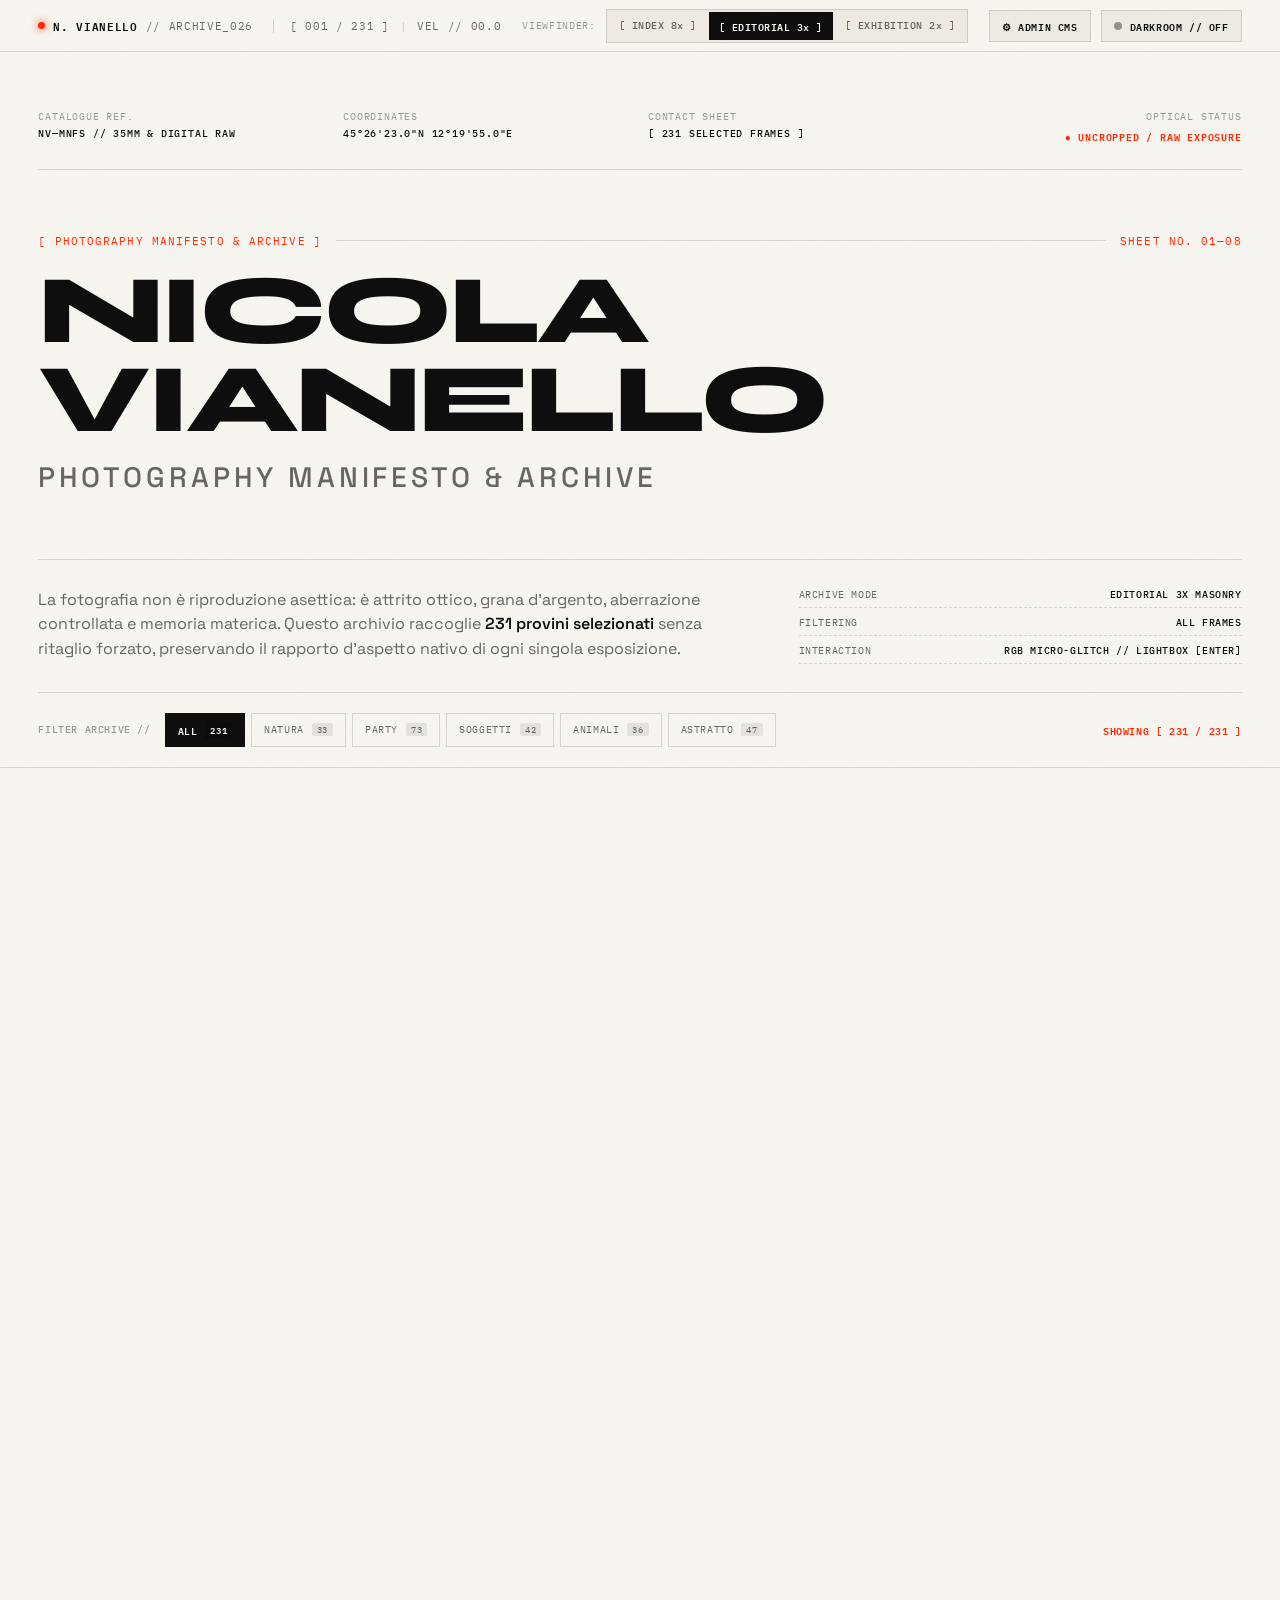
==== index.html @ dd0f67ae "Initial commit: Portfolio Fotografico & Darkroom Contact-Sheet CMS" ====
<!DOCTYPE html>
<html lang="it" data-theme="gallery">
<head>
  <meta charset="UTF-8" />
  <meta name="viewport" content="width=device-width, initial-scale=1.0" />
  <title>NICOLA VIANELLO — PHOTOGRAPHY MANIFESTO &amp; ARCHIVE</title>
  <meta name="description" content="Nicola Vianello — Photography Manifesto & Contact-Sheet Archive. Raw, analog, tactile visual archive." />

  <!-- Google Fonts: Syne (Display) + Space Grotesk + IBM Plex Mono (Surgical Technical Typography) -->
  <link rel="preconnect" href="https://fonts.googleapis.com" />
  <link rel="preconnect" href="https://fonts.gstatic.com" crossorigin />
  <link href="https://fonts.googleapis.com/css2?family=IBM+Plex+Mono:ital,wght@0,400;0,500;0,600;1,400&family=Space+Grotesk:wght@400;500;700&family=Syne:wght@700;800&display=swap" rel="stylesheet" />

  <link rel="stylesheet" href="style.css" />
</head>
<body>

  <!-- =========================================================================
       SVG FILTERS:
       1. #rgb-split-filter — Chromatic Aberration / RGB Split micro-pulse on hover
       2. #film-grain-filter — Animated Darkroom SVG noise overlay
  ========================================================================== -->
  <svg class="svg-defs" aria-hidden="true" width="0" height="0" style="position:absolute; width:0; height:0; overflow:hidden; pointer-events:none;">
    <defs>
      <!-- Chromatic Aberration / RGB Split Filter -->
      <filter id="rgb-split-filter" x="-10%" y="-10%" width="120%" height="120%" color-interpolation-filters="sRGB">
        <!-- Extract Red Channel -->
        <feColorMatrix type="matrix" in="SourceGraphic" result="red-ch"
          values="1 0 0 0 0
                  0 0 0 0 0
                  0 0 0 0 0
                  0 0 0 1 0" />
        <!-- Extract Green Channel -->
        <feColorMatrix type="matrix" in="SourceGraphic" result="green-ch"
          values="0 0 0 0 0
                  0 1 0 0 0
                  0 0 0 0 0
                  0 0 0 1 0" />
        <!-- Extract Blue Channel -->
        <feColorMatrix type="matrix" in="SourceGraphic" result="blue-ch"
          values="0 0 0 0 0
                  0 0 0 0 0
                  0 0 1 0 0
                  0 0 0 1 0" />

        <!-- Dynamic Offsets controlled via JS / CSS animation on hover -->
        <feOffset in="red-ch" dx="-5" dy="1.5" result="red-shift" id="rgb-red-offset" />
        <feOffset in="green-ch" dx="0" dy="-1" result="green-shift" id="rgb-green-offset" />
        <feOffset in="blue-ch" dx="5" dy="-1.5" result="blue-shift" id="rgb-blue-offset" />

        <!-- Recombine Channels via Screen Blend -->
        <feBlend mode="screen" in="red-shift" in2="green-shift" result="rg-blend" />
        <feBlend mode="screen" in="rg-blend" in2="blue-shift" result="rgb-out" />
      </filter>

      <!-- Subtle Analog Film Grain Filter for Darkroom Mode -->
      <filter id="film-grain-filter">
        <feTurbulence type="fractalNoise" baseFrequency="0.82" numOctaves="3" stitchTiles="stitch" result="noise" />
        <feColorMatrix type="saturate" values="0" in="noise" result="mono-noise" />
      </filter>
    </defs>
  </svg>

  <!-- Animated Film Grain Overlay (Active in Darkroom Mode, opacity: 0.035, pointer-events: none) -->
  <div class="film-grain-overlay" aria-hidden="true">
    <svg width="100%" height="100%">
      <rect width="100%" height="100%" filter="url(#film-grain-filter)" />
    </svg>
  </div>

  <!-- =========================================================================
       FIXED VIEWFINDER HUD / NAVIGATION BAR
  ========================================================================== -->
  <header class="hud-navbar" id="hud-navbar">
    <div class="hud-navbar__left">
      <a href="#top" class="hud-brand" id="nav-brand-top">
        <span class="hud-rec-dot" aria-hidden="true"></span>
        <span class="hud-brand__name">N. VIANELLO</span>
        <span class="hud-brand__code">// ARCHIVE_026</span>
      </a>
      <div class="hud-telemetry">
        <span id="hud-scroll-counter">[ 001 / 188 ]</span>
        <span class="hud-divider">|</span>
        <span id="hud-velocity">VEL // 00.0</span>
      </div>
    </div>

    <!-- DENSITY SLIDER (3 Viste in 1 con GSAP Flip) -->
    <nav class="hud-density" aria-label="Selettore densità griglia">
      <span class="hud-density__label">VIEWFINDER:</span>
      <div class="hud-density__group" role="group">
        <button type="button" class="density-btn" data-density="index" title="Vista Provino a Contatto (6-8 colonne)">
          [ INDEX 8x ]
        </button>
        <button type="button" class="density-btn is-active" data-density="editorial" title="Default Masonry Editoriale (3-4 colonne)">
          [ EDITORIAL 3x ]
        </button>
        <button type="button" class="density-btn" data-density="exhibition" title="Vista Monumentale da Galleria (1-2 colonne)">
          [ EXHIBITION 2x ]
        </button>
      </div>
    </nav>

    <!-- DARKROOM / GALLERY MODE SWITCH -->
    <div class="hud-navbar__right" style="display:flex; align-items:center; gap:10px;">
      <a href="admin.html" class="darkroom-switch" title="Apri Darkroom Admin CMS" style="text-decoration:none;">
        <span class="darkroom-switch__text">⚙ ADMIN CMS</span>
      </a>
      <button type="button" class="darkroom-switch" id="darkroom-toggle" aria-pressed="false" title="Commuta tra Gallery Paper e Darkroom Mode">
        <span class="darkroom-switch__indicator"></span>
        <span class="darkroom-switch__text" id="darkroom-toggle-label">DARKROOM // OFF</span>
      </button>
    </div>
  </header>

  <!-- =========================================================================
       MAIN CONTENT WRAPPER
  ========================================================================== -->
  <main id="top" class="manifesto-main">

    <!-- HERO / HEADER MANIFESTO -->
    <section class="manifesto-hero">
      <div class="manifesto-hero__meta-row">
        <div class="meta-cell">
          <span class="meta-label">CATALOGUE REF.</span>
          <span class="meta-val">NV—MNFS // 35MM &amp; DIGITAL RAW</span>
        </div>
        <div class="meta-cell">
          <span class="meta-label">COORDINATES</span>
          <span class="meta-val">45°26'23.0"N 12°19'55.0"E</span>
        </div>
        <div class="meta-cell">
          <span class="meta-label">CONTACT SHEET</span>
          <span class="meta-val" id="hero-total-count">[ 188 SELECTED FRAMES ]</span>
        </div>
        <div class="meta-cell meta-cell--right">
          <span class="meta-label">OPTICAL STATUS</span>
          <span class="meta-val meta-val--accent">● UNCROPPED / RAW EXPOSURE</span>
        </div>
      </div>

      <div class="manifesto-hero__title-block">
        <p class="manifesto-kicker">
          <span>[ PHOTOGRAPHY MANIFESTO &amp; ARCHIVE ]</span>
          <span class="manifesto-kicker__line"></span>
          <span>SHEET NO. 01—08</span>
        </p>
        <h1 class="manifesto-title">
          <span class="manifesto-title__row">NICOLA VIANELLO</span>
          <span class="manifesto-title__sub">PHOTOGRAPHY MANIFESTO &amp; ARCHIVE</span>
        </h1>
      </div>

      <div class="manifesto-hero__editorial">
        <div class="editorial-statement">
          <p class="editorial-lead">
            La fotografia non è riproduzione asettica: è attrito ottico, grana d’argento, aberrazione controllata e memoria materica. Questo archivio raccoglie <strong><span id="editorial-count-inline">188</span> provini selezionati</strong> senza ritaglio forzato, preservando il rapporto d’aspetto nativo di ogni singola esposizione.
          </p>
        </div>
        <div class="editorial-specs">
          <div class="spec-row">
            <span>ARCHIVE MODE</span>
            <span id="spec-active-density">EDITORIAL 3X MASONRY</span>
          </div>
          <div class="spec-row">
            <span>FILTERING</span>
            <span id="spec-active-category">ALL FRAMES</span>
          </div>
          <div class="spec-row">
            <span>INTERACTION</span>
            <span>RGB MICRO-GLITCH // LIGHTBOX [ENTER]</span>
          </div>
        </div>
      </div>

      <!-- STICKY / TACTILE FILTER BAR (CATEGORIES) -->
      <div class="filter-bar" id="filter-bar">
        <div class="filter-bar__label">
          <span>FILTER ARCHIVE //</span>
        </div>
        <div class="filter-bar__buttons" id="category-filters" role="tablist" aria-label="Filtra fotografie per categoria">
          <button type="button" class="filter-chip is-active" data-category="ALL" role="tab" aria-selected="true">
            <span class="filter-chip__name">ALL</span>
            <span class="filter-chip__count" data-count-for="ALL">231</span>
          </button>
          <button type="button" class="filter-chip" data-category="NATURA" role="tab" aria-selected="false">
            <span class="filter-chip__name">NATURA</span>
            <span class="filter-chip__count" data-count-for="NATURA">0</span>
          </button>
          <button type="button" class="filter-chip" data-category="PARTY" role="tab" aria-selected="false">
            <span class="filter-chip__name">PARTY</span>
            <span class="filter-chip__count" data-count-for="PARTY">0</span>
          </button>
          <button type="button" class="filter-chip" data-category="SOGGETTI" role="tab" aria-selected="false">
            <span class="filter-chip__name">SOGGETTI</span>
            <span class="filter-chip__count" data-count-for="SOGGETTI">0</span>
          </button>
          <button type="button" class="filter-chip" data-category="ANIMALI" role="tab" aria-selected="false">
            <span class="filter-chip__name">ANIMALI</span>
            <span class="filter-chip__count" data-count-for="ANIMALI">0</span>
          </button>
          <button type="button" class="filter-chip" data-category="ASTRATTO" role="tab" aria-selected="false">
            <span class="filter-chip__name">ASTRATTO</span>
            <span class="filter-chip__count" data-count-for="ASTRATTO">0</span>
          </button>
        </div>
        <div class="filter-bar__status">
          <span id="filter-showing-status">SHOWING [ 188 / 188 ]</span>
        </div>
      </div>
    </section>

    <!-- =========================================================================
         ASYMMETRIC MASONRY GALLERY SECTION (188 REAL PHOTOS)
    ========================================================================== -->
    <section class="gallery-section" aria-label="Archivio Fotografico">
      <div class="masonry-stage" id="masonry-stage" data-density="editorial">
        <!-- Dynamically populated by app.js from window.PHOTOS_MANIFEST -->
      </div>
    </section>

  </main>

  <!-- =========================================================================
       FOOTER / TECHNICAL COLOPHON + MAGNETIC BACK TO TOP [000]
  ========================================================================== -->
  <footer class="manifesto-footer">
    <div class="footer-grid">
      <div class="footer-col footer-col--brand">
        <div class="footer-stamp">END OF CONTACT SHEET // ROLL_01—188</div>
        <h2 class="footer-title">NICOLA VIANELLO</h2>
        <p class="footer-sub">PHOTOGRAPHY MANIFESTO &amp; VISUAL ARCHIVE — ALL RIGHTS RESERVED.</p>
      </div>

      <div class="footer-col footer-col--specs">
        <div class="footer-spec-item">
          <span class="footer-spec-label">COLOR PROFILE</span>
          <span class="footer-spec-val">COTTON PAPER #F6F5F0 // DARKROOM #0A0A0A</span>
        </div>
        <div class="footer-spec-item">
          <span class="footer-spec-label">SAFELIGHT SIGNAL</span>
          <span class="footer-spec-val">FILM RED #FF2A00 // ACID AMBER #E5FF00</span>
        </div>
        <div class="footer-spec-item">
          <span class="footer-spec-label">ENGINE</span>
          <span class="footer-spec-val">ZERO-CLS MASONRY / GSAP FLIP / LENIS SMOOTH INERTIA</span>
        </div>
      </div>

      <div class="footer-col footer-col--action">
        <button type="button" class="magnetic-top-btn" id="back-to-top-btn" aria-label="Torna in cima al manifesto">
          <span class="magnetic-top-btn__inner" id="magnetic-top-inner">
            <span class="magnetic-top-btn__arrow">↑</span>
            <span class="magnetic-top-btn__text">BACK TO TOP [000]</span>
          </span>
        </button>
      </div>
    </div>

    <div class="footer-bottom-bar">
      <span>[ SYSTEM READY // NO PLACEHOLDERS // 100% ORIGINAL FRAMES ]</span>
      <span id="footer-timestamp">ARCHIVE VERIFIED // 2026</span>
    </div>
  </footer>

  <!-- =========================================================================
       LIGHTBOX "TAVOLO LUMINOSO" (HIGH-RES INSPECTOR + FILMSTRIP + LOUPE ZOOM)
  ========================================================================== -->
  <div class="lightbox" id="lightbox" role="dialog" aria-modal="true" aria-hidden="true" aria-label="Tavolo Luminoso High-Res Inspector">
    <div class="lightbox__backdrop" id="lightbox-backdrop"></div>

    <!-- Top Lightbox HUD -->
    <header class="lightbox__header">
      <div class="lightbox__meta-left">
        <span class="lightbox__counter" id="lb-counter">[ 001 / 231 ]</span>
        <span class="lightbox__frame-code" id="lb-frame-code">FRM // 001</span>
        <span class="lightbox__category-badge" id="lb-category">SOGGETTI</span>
      </div>

      <div class="lightbox__meta-center" id="lb-tech-specs">
        <span id="lb-filename">DSCF1249.JPG</span>
        <span class="hud-divider">//</span>
        <span id="lb-dimensions">4240 × 2832 PX</span>
        <span class="hud-divider">//</span>
        <span id="lb-exif">35MM F/1.4 · 1/500s · ISO 1600</span>
      </div>

      <div class="lightbox__controls">
        <button type="button" class="lb-btn" id="lb-zoom-btn" title="Zoom nel dettaglio della grana (Z o Doppio Click)">
          <span id="lb-zoom-label">[ LOUPE 1.0x ]</span>
        </button>
        <button type="button" class="lb-btn lb-btn--close" id="lb-close-btn" title="Chiudi Tavolo Luminoso (ESC)">
          [ CLOSE // ESC ]
        </button>
      </div>
    </header>

    <!-- Main Stage with Prev / Next and Loupe Pan/Zoom -->
    <div class="lightbox__stage" id="lb-stage">
      <button type="button" class="lb-nav lb-nav--prev" id="lb-prev-btn" aria-label="Fotogramma precedente (Freccia Sinistra)">
        <span>← PREV</span>
      </button>

      <div class="lightbox__viewport" id="lb-viewport">
        <div class="lightbox__canvas" id="lb-canvas">
          <img src="" alt="" class="lightbox__img" id="lb-img" draggable="false" />
          <div class="lightbox__grain-loupe-hint" id="lb-zoom-hint">DRAG OR MOVE CURSOR TO INSPECT GRAIN // CLICK TO RESET</div>
        </div>
      </div>

      <button type="button" class="lb-nav lb-nav--next" id="lb-next-btn" aria-label="Fotogramma successivo (Freccia Destra)">
        <span>NEXT →</span>
      </button>
    </div>

    <!-- Bottom Sliding Filmstrip (Provino a contatto scorrevole) -->
    <footer class="lightbox__footer">
      <div class="filmstrip-sprockets filmstrip-sprockets--top" aria-hidden="true"></div>
      <div class="filmstrip-track" id="lb-filmstrip" role="listbox" aria-label="Striscia miniature provino">
        <!-- Populated dynamically by app.js -->
      </div>
      <div class="filmstrip-sprockets filmstrip-sprockets--bottom" aria-hidden="true"></div>
    </footer>
  </div>

  <!-- =========================================================================
       SCRIPTS:
       1. Generated Manifest Data (photos-data.js)
       2. GSAP + ScrollTrigger + Flip (CDN)
       3. Lenis Smooth Scroll (CDN)
       4. Custom Application Engine (app.js)
  ========================================================================== -->
  <script src="photos-data.js"></script>
  <script src="https://cdnjs.cloudflare.com/ajax/libs/gsap/3.12.5/gsap.min.js"></script>
  <script src="https://cdnjs.cloudflare.com/ajax/libs/gsap/3.12.5/ScrollTrigger.min.js"></script>
  <script src="https://cdnjs.cloudflare.com/ajax/libs/gsap/3.12.5/Flip.min.js"></script>
  <script src="https://unpkg.com/lenis@1.1.18/dist/lenis.min.js"></script>
  <script src="app.js"></script>
</body>
</html>
---- style.css ----
/* ==========================================================================
   NICOLA VIANELLO — PHOTOGRAPHY MANIFESTO & ARCHIVE
   Art Direction: Clean Gallery (Cotton Paper #F6F5F0) + Contact-Sheet Darkroom (#0A0A0A)
   Soul: Raw, Tactile, Analog Contact-Sheet, Micro-Glitch RGB Split on Interaction
   ========================================================================== */

:root {
  /* Default Mode: Gallery Paper (Cotton Paper + Charcoal + Film Safety Red) */
  --bg-primary: #F6F5F0;
  --bg-elevated: #ECEAE2;
  --bg-placeholder: #E5E3DA;
  --bg-hud: rgba(246, 245, 240, 0.88);
  --text-primary: #0E0E0E;
  --text-secondary: rgba(14, 14, 14, 0.62);
  --text-muted: rgba(14, 14, 14, 0.40);
  --accent: #FF2A00;
  --accent-soft: rgba(255, 42, 0, 0.12);
  --border-hairline: rgba(14, 14, 14, 0.14);
  --border-strong: rgba(14, 14, 14, 0.85);
  --grain-opacity: 0.015;

  /* Typography */
  --font-display: 'Syne', 'Space Grotesk', -apple-system, BlinkMacSystemFont, sans-serif;
  --font-sans: 'Space Grotesk', -apple-system, BlinkMacSystemFont, sans-serif;
  --font-mono: 'IBM Plex Mono', monospace;

  /* Layout & Spacing */
  --hud-height: 52px;
  --page-pad: clamp(16px, 3vw, 44px);
  --grid-gap: clamp(18px, 2.2vw, 32px);

  /* Smooth transitions for theme switch */
  --theme-transition: background-color 0.45s cubic-bezier(0.22, 1, 0.36, 1),
                      color 0.45s cubic-bezier(0.22, 1, 0.36, 1),
                      border-color 0.45s cubic-bezier(0.22, 1, 0.36, 1);
}

/* Darkroom Mode: Camera Oscura (#0A0A0A) + Crisp White + Acid Yellow/Amber (#E5FF00) */
html[data-theme="darkroom"] {
  --bg-primary: #0A0A0A;
  --bg-elevated: #121212;
  --bg-placeholder: #161616;
  --bg-hud: rgba(10, 10, 10, 0.88);
  --text-primary: #F5F5F2;
  --text-secondary: rgba(245, 245, 242, 0.64);
  --text-muted: rgba(245, 245, 242, 0.38);
  --accent: #E5FF00;
  --accent-soft: rgba(229, 255, 0, 0.14);
  --border-hairline: rgba(245, 245, 242, 0.14);
  --border-strong: rgba(245, 245, 242, 0.85);
  --grain-opacity: 0.035;
}

/* ==========================================================================
   RESET & BASE
   ========================================================================== */
*, *::before, *::after {
  box-sizing: border-box;
  margin: 0;
  padding: 0;
}

html {
  background-color: var(--bg-primary);
  color: var(--text-primary);
  font-family: var(--font-sans);
  font-size: 16px;
  -webkit-font-smoothing: antialiased;
  -moz-osx-font-smoothing: grayscale;
  text-rendering: optimizeLegibility;
  selection-background-color: var(--accent);
}

html.lenis, html.lenis body {
  height: auto;
}

.lenis.lenis-smooth {
  scroll-behavior: auto !important;
}

.lenis.lenis-smooth [data-lenis-prevent] {
  overscroll-behavior: contain;
}

.lenis.lenis-stopped {
  overflow: hidden;
}

body {
  background-color: var(--bg-primary);
  color: var(--text-primary);
  transition: var(--theme-transition);
  overflow-x: hidden;
  min-height: 100vh;
}

::selection {
  background: var(--accent);
  color: #0A0A0A;
}

a {
  color: inherit;
  text-decoration: none;
}

button {
  font: inherit;
  color: inherit;
  background: none;
  border: none;
  cursor: pointer;
}

/* ==========================================================================
   ANIMATED SVG FILM GRAIN OVERLAY
   ========================================================================== */
.film-grain-overlay {
  position: fixed;
  inset: -50%;
  width: 200%;
  height: 200%;
  pointer-events: none;
  z-index: 9000;
  opacity: var(--grain-opacity);
  transition: opacity 0.45s ease;
  animation: grainShift 1.4s steps(4) infinite;
  will-change: transform;
}

.film-grain-overlay svg {
  width: 100%;
  height: 100%;
}

@keyframes grainShift {
  0%   { transform: translate3d(0, 0, 0); }
  25%  { transform: translate3d(-2%, 1.5%, 0); }
  50%  { transform: translate3d(1.5%, -2%, 0); }
  75%  { transform: translate3d(-1.5%, -1.5%, 0); }
  100% { transform: translate3d(1%, 2%, 0); }
}

/* ==========================================================================
   FIXED VIEWFINDER HUD / NAVBAR
   ========================================================================== */
.hud-navbar {
  position: fixed;
  top: 0;
  left: 0;
  right: 0;
  height: var(--hud-height);
  padding: 0 var(--page-pad);
  background: var(--bg-hud);
  backdrop-filter: blur(12px);
  -webkit-backdrop-filter: blur(12px);
  border-bottom: 1px solid var(--border-hairline);
  display: flex;
  align-items: center;
  justify-content: space-between;
  gap: 16px;
  z-index: 1000;
  font-family: var(--font-mono);
  font-size: 11px;
  letter-spacing: 0.06em;
  text-transform: uppercase;
  transition: var(--theme-transition);
}

.hud-navbar__left {
  display: flex;
  align-items: center;
  gap: 20px;
}

.hud-brand {
  display: inline-flex;
  align-items: center;
  gap: 8px;
  font-weight: 600;
}

.hud-rec-dot {
  width: 7px;
  height: 7px;
  border-radius: 50%;
  background-color: var(--accent);
  box-shadow: 0 0 8px var(--accent);
  animation: recPulse 2.4s ease-in-out infinite;
}

@keyframes recPulse {
  0%, 100% { opacity: 1; transform: scale(1); }
  50% { opacity: 0.35; transform: scale(0.85); }
}

.hud-brand__code {
  color: var(--text-secondary);
  font-weight: 400;
}

.hud-telemetry {
  display: flex;
  align-items: center;
  gap: 10px;
  color: var(--text-secondary);
  padding-left: 16px;
  border-left: 1px solid var(--border-hairline);
}

.hud-divider {
  opacity: 0.35;
}

/* Density Slider (3 Viste in 1) */
.hud-density {
  display: flex;
  align-items: center;
  gap: 10px;
}

.hud-density__label {
  color: var(--text-muted);
  font-size: 10px;
}

.hud-density__group {
  display: inline-flex;
  align-items: center;
  border: 1px solid var(--border-hairline);
  background: var(--bg-elevated);
  padding: 2px;
  gap: 2px;
}

.density-btn {
  padding: 5px 10px;
  font-family: var(--font-mono);
  font-size: 10px;
  font-weight: 500;
  letter-spacing: 0.05em;
  color: var(--text-secondary);
  transition: all 0.2s ease;
  white-space: nowrap;
}

.density-btn:hover {
  color: var(--text-primary);
}

.density-btn.is-active {
  background: var(--text-primary);
  color: var(--bg-primary);
  font-weight: 600;
}

html[data-theme="darkroom"] .density-btn.is-active {
  background: var(--accent);
  color: #0A0A0A;
}

/* Darkroom Switch */
.hud-navbar__right {
  display: flex;
  align-items: center;
}

.darkroom-switch {
  display: inline-flex;
  align-items: center;
  gap: 8px;
  padding: 6px 12px;
  border: 1px solid var(--border-hairline);
  background: var(--bg-elevated);
  font-family: var(--font-mono);
  font-size: 10px;
  font-weight: 600;
  letter-spacing: 0.06em;
  transition: all 0.25s ease;
}

.darkroom-switch:hover {
  border-color: var(--accent);
}

.darkroom-switch__indicator {
  width: 8px;
  height: 8px;
  border-radius: 50%;
  background: var(--text-muted);
  transition: all 0.25s ease;
}

html[data-theme="darkroom"] .darkroom-switch {
  border-color: rgba(229, 255, 0, 0.45);
  background: rgba(229, 255, 0, 0.08);
  color: var(--accent);
}

html[data-theme="darkroom"] .darkroom-switch__indicator {
  background: var(--accent);
  box-shadow: 0 0 10px var(--accent);
}

/* ==========================================================================
   HERO / MANIFESTO HEADER
   ========================================================================== */
.manifesto-main {
  padding-top: var(--hud-height);
}

.manifesto-hero {
  padding: clamp(28px, 4.5vw, 64px) var(--page-pad) 20px;
  border-bottom: 1px solid var(--border-hairline);
}

.manifesto-hero__meta-row {
  display: grid;
  grid-template-columns: repeat(4, 1fr);
  gap: 16px;
  padding-bottom: 24px;
  border-bottom: 1px solid var(--border-hairline);
  font-family: var(--font-mono);
  font-size: 10px;
  letter-spacing: 0.08em;
  text-transform: uppercase;
}

.meta-cell {
  display: flex;
  flex-direction: column;
  gap: 4px;
}

.meta-cell--right {
  text-align: right;
  align-items: flex-end;
}

.meta-label {
  color: var(--text-muted);
}

.meta-val {
  color: var(--text-primary);
  font-weight: 500;
}

.meta-val--accent {
  color: var(--accent);
  font-weight: 600;
}

.manifesto-hero__title-block {
  padding: clamp(28px, 5vw, 68px) 0;
  border-bottom: 1px solid var(--border-hairline);
}

.manifesto-kicker {
  display: flex;
  align-items: center;
  gap: 14px;
  font-family: var(--font-mono);
  font-size: 11px;
  letter-spacing: 0.1em;
  color: var(--accent);
  margin-bottom: 18px;
  text-transform: uppercase;
}

.manifesto-kicker__line {
  flex: 1;
  height: 1px;
  background: var(--border-hairline);
}

.manifesto-title {
  display: flex;
  flex-direction: column;
  gap: 6px;
}

.manifesto-title__row {
  font-family: var(--font-display);
  font-weight: 800;
  font-size: clamp(2.6rem, 7.6vw, 7.8rem);
  line-height: 0.92;
  letter-spacing: -0.035em;
  text-transform: uppercase;
}

.manifesto-title__sub {
  font-family: var(--font-sans);
  font-weight: 500;
  font-size: clamp(1rem, 2.2vw, 2rem);
  letter-spacing: 0.14em;
  text-transform: uppercase;
  color: var(--text-secondary);
  margin-top: 8px;
}

.manifesto-hero__editorial {
  display: grid;
  grid-template-columns: 1.6fr 1fr;
  gap: clamp(24px, 4vw, 64px);
  padding: 28px 0;
  border-bottom: 1px solid var(--border-hairline);
  align-items: start;
}

.editorial-lead {
  font-size: clamp(0.98rem, 1.25vw, 1.2rem);
  line-height: 1.55;
  color: var(--text-secondary);
  max-width: 68ch;
}

.editorial-lead strong {
  color: var(--text-primary);
  font-weight: 600;
}

.editorial-specs {
  display: flex;
  flex-direction: column;
  gap: 8px;
  font-family: var(--font-mono);
  font-size: 10px;
  letter-spacing: 0.06em;
  text-transform: uppercase;
}

.spec-row {
  display: flex;
  justify-content: space-between;
  padding-bottom: 6px;
  border-bottom: 1px dashed var(--border-hairline);
  color: var(--text-secondary);
}

.spec-row span:last-child {
  color: var(--text-primary);
  font-weight: 500;
}

/* ==========================================================================
   CATEGORY FILTER BAR (CONTACT SHEET TABS)
   ========================================================================== */
.filter-bar {
  display: flex;
  align-items: center;
  justify-content: space-between;
  flex-wrap: wrap;
  gap: 14px;
  padding-top: 20px;
  font-family: var(--font-mono);
  font-size: 10px;
  letter-spacing: 0.06em;
  text-transform: uppercase;
}

.filter-bar__label {
  color: var(--text-muted);
  font-weight: 500;
}

.filter-bar__buttons {
  display: flex;
  flex-wrap: wrap;
  gap: 6px;
  flex: 1;
}

.filter-chip {
  display: inline-flex;
  align-items: center;
  gap: 8px;
  padding: 7px 12px;
  border: 1px solid var(--border-hairline);
  background: transparent;
  font-family: var(--font-mono);
  font-size: 10px;
  letter-spacing: 0.06em;
  color: var(--text-secondary);
  transition: all 0.2s ease;
}

.filter-chip:hover {
  border-color: var(--text-primary);
  color: var(--text-primary);
}

.filter-chip.is-active {
  background: var(--text-primary);
  border-color: var(--text-primary);
  color: var(--bg-primary);
  font-weight: 600;
}

html[data-theme="darkroom"] .filter-chip.is-active {
  background: var(--accent);
  border-color: var(--accent);
  color: #0A0A0A;
}

.filter-chip__count {
  padding: 1px 5px;
  font-size: 9px;
  border-radius: 2px;
  background: rgba(128, 128, 128, 0.16);
}

.filter-chip.is-active .filter-chip__count {
  background: rgba(0, 0, 0, 0.18);
  color: inherit;
}

.filter-bar__status {
  color: var(--accent);
  font-weight: 600;
}

/* ==========================================================================
   MASONRY ARCHITECTURE & DENSITY SLIDER (INDEX 8x / EDITORIAL 3x / EXHIBITION 2x)
   Zero Cumulative Layout Shift (CLS) + High-Performance Rendering
   ========================================================================== */
.gallery-section {
  padding: clamp(24px, 3.5vw, 48px) var(--page-pad) clamp(64px, 8vw, 120px);
}

.masonry-stage {
  display: grid;
  width: 100%;
  align-items: start;
  will-change: transform;
  transition: gap 0.35s ease;
}

/* 1. [ INDEX 8x ] — Vista Provino a Contatto (6-8 colonne dense) */
.masonry-stage[data-density="index"] {
  grid-template-columns: repeat(8, minmax(0, 1fr));
  gap: 12px;
}

/* 2. [ EDITORIAL 3x ] — Default Masonry Asimmetrico (3-4 colonne con respiro editoriale) */
.masonry-stage[data-density="editorial"] {
  grid-template-columns: repeat(3, minmax(0, 1fr));
  gap: clamp(22px, 2.8vw, 42px);
}

/* 3. [ EXHIBITION 2x ] — Monumentale (1-2 colonne giganti con spazi bianchi ampi da galleria) */
.masonry-stage[data-density="exhibition"] {
  grid-template-columns: repeat(2, minmax(0, 1fr));
  gap: clamp(44px, 6vw, 96px);
}

/* Column Wrapper inside Masonry Stage */
.masonry-col {
  display: flex;
  flex-direction: column;
  gap: inherit;
  min-width: 0;
}

/* Asymmetric vertical offsets in Editorial & Exhibition modes for authentic Magnum/Foam rhythm */
.masonry-stage[data-density="editorial"] .masonry-col:nth-child(2) {
  margin-top: clamp(32px, 4.5vw, 68px);
}
.masonry-stage[data-density="editorial"] .masonry-col:nth-child(3) {
  margin-top: clamp(14px, 2vw, 28px);
}
.masonry-stage[data-density="exhibition"] .masonry-col:nth-child(2) {
  margin-top: clamp(56px, 7vw, 110px);
}

/* ==========================================================================
   PHOTO CARD (CONTACT-SHEET FRAME + MICRO-GLITCH HOVER)
   ========================================================================== */
.photo-card {
  position: relative;
  display: flex;
  flex-direction: column;
  gap: 8px;
  cursor: pointer;
  /* Performance optimization for 188 high-res images */
  content-visibility: auto;
  contain-intrinsic-size: auto 360px;
}

/* Exhibition mode gives extra breathing room around individual cards */
.masonry-stage[data-density="exhibition"] .photo-card {
  padding: clamp(8px, 1.5vw, 24px);
}

.masonry-stage[data-density="exhibition"] .photo-card[data-orientation="panoramic"],
.masonry-stage[data-density="exhibition"] .photo-card:nth-child(5n+1) {
  margin-bottom: clamp(16px, 3vw, 40px);
}

/* Top Contact-Sheet Sprocket Header */
.photo-card__top-bar {
  display: flex;
  align-items: center;
  justify-content: space-between;
  font-family: var(--font-mono);
  font-size: 10px;
  line-height: 1.2;
  letter-spacing: 0.06em;
  color: var(--text-secondary);
  text-transform: uppercase;
  padding-bottom: 2px;
  border-bottom: 1px solid var(--border-hairline);
  transition: border-color 0.25s ease, color 0.25s ease;
}

.photo-card__frame-id {
  font-weight: 600;
  color: var(--text-primary);
  transition: color 0.2s ease;
}

.photo-card__cat-tag {
  font-size: 9px;
  color: var(--text-muted);
}

/* Compact metadata in 8x Contact-Sheet mode */
.masonry-stage[data-density="index"] .photo-card__cat-tag,
.masonry-stage[data-density="index"] .photo-card__bottom-bar {
  display: none;
}

.masonry-stage[data-density="index"] .photo-card__top-bar {
  font-size: 9px;
  border-bottom: none;
  padding-bottom: 0;
}

/* Image Frame Container with Exact Aspect-Ratio (Zero CLS) */
.photo-card__media {
  position: relative;
  width: 100%;
  overflow: hidden;
  background-color: var(--bg-placeholder);
  /* Technical blueprint micro-pattern while image loads */
  background-image:
    linear-gradient(to right, var(--border-hairline) 1px, transparent 1px),
    linear-gradient(to bottom, var(--border-hairline) 1px, transparent 1px);
  background-size: 20px 20px;
}

/* Corner Contact-Sheet Crop Marks */
.photo-card__media::before,
.photo-card__media::after {
  content: "";
  position: absolute;
  width: 10px;
  height: 10px;
  pointer-events: none;
  z-index: 3;
  opacity: 0;
  transition: opacity 0.2s ease, transform 0.25s ease;
}

.photo-card__media::before {
  top: 8px;
  left: 8px;
  border-top: 1.5px solid var(--accent);
  border-left: 1.5px solid var(--accent);
  transform: translate(-4px, -4px);
}

.photo-card__media::after {
  bottom: 8px;
  right: 8px;
  border-bottom: 1.5px solid var(--accent);
  border-right: 1.5px solid var(--accent);
  transform: translate(4px, 4px);
}

/* Technical Placeholder Overlay before image decode */
.photo-card__placeholder {
  position: absolute;
  inset: 0;
  display: flex;
  flex-direction: column;
  align-items: center;
  justify-content: center;
  gap: 6px;
  font-family: var(--font-mono);
  font-size: 9px;
  letter-spacing: 0.08em;
  color: var(--text-muted);
  z-index: 1;
  transition: opacity 0.4s ease;
  pointer-events: none;
}

.photo-card.is-loaded .photo-card__placeholder {
  opacity: 0;
}

/* The Photograph + Clip-Path & Blur-to-Sharp Reveal */
.photo-card__img {
  display: block;
  width: 100%;
  height: 100%;
  object-fit: cover;
  position: relative;
  z-index: 2;
  opacity: 0;
  filter: blur(14px) contrast(1.08);
  clip-path: inset(8% 4% 8% 4%);
  transform: scale(1.04);
  transition:
    opacity 0.65s cubic-bezier(0.22, 1, 0.36, 1),
    filter 0.75s cubic-bezier(0.22, 1, 0.36, 1),
    clip-path 0.75s cubic-bezier(0.22, 1, 0.36, 1),
    transform 0.65s cubic-bezier(0.22, 1, 0.36, 1);
  will-change: transform, filter, clip-path;
}

.photo-card.is-loaded .photo-card__img {
  opacity: 1;
  filter: blur(0px) contrast(1);
  clip-path: inset(0% 0% 0% 0%);
  transform: scale(1);
}

/* Micro-Glitch / Chromatic Aberration Pulse (0.25s on Hover, then crystal sharp) */
.photo-card.is-glitching .photo-card__img {
  filter: url(#rgb-split-filter) contrast(1.12) saturate(1.15);
  transform: scale(1.012);
  transition: transform 0.12s ease;
}

/* Hover State (Resting after 0.25s glitch pulse) */
.photo-card:hover .photo-card__top-bar {
  border-bottom-color: var(--accent);
}

.photo-card:hover .photo-card__frame-id {
  color: var(--accent);
}

.photo-card:hover .photo-card__media::before,
.photo-card:hover .photo-card__media::after {
  opacity: 1;
  transform: translate(0, 0);
}

/* Bottom Technical Bar */
.photo-card__bottom-bar {
  display: flex;
  align-items: center;
  justify-content: space-between;
  font-family: var(--font-mono);
  font-size: 10px;
  color: var(--text-muted);
  letter-spacing: 0.04em;
  padding-top: 2px;
}

.photo-card__exif {
  white-space: nowrap;
  overflow: hidden;
  text-overflow: ellipsis;
}

.photo-card__ratio-badge {
  color: var(--text-secondary);
  font-size: 9px;
}

/* ==========================================================================
   LIGHTBOX "TAVOLO LUMINOSO" (HIGH-RES INSPECTOR + LOUPE + FILMSTRIP)
   ========================================================================== */
.lightbox {
  position: fixed;
  inset: 0;
  z-index: 5000;
  display: flex;
  flex-direction: column;
  justify-content: space-between;
  opacity: 0;
  visibility: hidden;
  pointer-events: none;
  transition: opacity 0.32s cubic-bezier(0.22, 1, 0.36, 1), visibility 0.32s;
  color: #F5F5F2;
  font-family: var(--font-mono);
}

.lightbox.is-open {
  opacity: 1;
  visibility: visible;
  pointer-events: auto;
}

.lightbox__backdrop {
  position: absolute;
  inset: 0;
  background: rgba(6, 6, 6, 0.96);
  backdrop-filter: blur(18px);
  -webkit-backdrop-filter: blur(18px);
  z-index: 0;
}

.lightbox__header {
  position: relative;
  z-index: 2;
  display: flex;
  align-items: center;
  justify-content: space-between;
  gap: 16px;
  padding: 14px var(--page-pad);
  border-bottom: 1px solid rgba(255, 255, 255, 0.12);
  background: rgba(10, 10, 10, 0.75);
  font-size: 11px;
  letter-spacing: 0.06em;
  text-transform: uppercase;
}

.lightbox__meta-left {
  display: flex;
  align-items: center;
  gap: 14px;
}

.lightbox__counter {
  color: #E5FF00;
  font-weight: 600;
}

.lightbox__frame-code {
  color: #FFFFFF;
  font-weight: 500;
}

.lightbox__category-badge {
  padding: 2px 8px;
  border: 1px solid rgba(255, 255, 255, 0.22);
  font-size: 9px;
  color: rgba(255, 255, 255, 0.8);
}

.lightbox__meta-center {
  display: flex;
  align-items: center;
  gap: 10px;
  color: rgba(255, 255, 255, 0.6);
  font-size: 10px;
}

.lightbox__controls {
  display: flex;
  align-items: center;
  gap: 10px;
}

.lb-btn {
  padding: 6px 12px;
  border: 1px solid rgba(255, 255, 255, 0.22);
  background: rgba(255, 255, 255, 0.04);
  color: #F5F5F2;
  font-family: var(--font-mono);
  font-size: 10px;
  letter-spacing: 0.06em;
  transition: all 0.2s ease;
}

.lb-btn:hover,
.lb-btn.is-active {
  border-color: #E5FF00;
  color: #E5FF00;
  background: rgba(229, 255, 0, 0.08);
}

.lb-btn--close:hover {
  border-color: #FF2A00;
  color: #FF2A00;
  background: rgba(255, 42, 0, 0.1);
}

/* Lightbox Stage & High-Res Loupe */
.lightbox__stage {
  position: relative;
  z-index: 2;
  flex: 1;
  display: flex;
  align-items: center;
  justify-content: space-between;
  min-height: 0;
  padding: 16px var(--page-pad);
  gap: 16px;
}

.lb-nav {
  padding: 14px 16px;
  border: 1px solid rgba(255, 255, 255, 0.16);
  background: rgba(16, 16, 16, 0.7);
  color: #F5F5F2;
  font-family: var(--font-mono);
  font-size: 10px;
  letter-spacing: 0.08em;
  transition: all 0.2s ease;
  flex-shrink: 0;
  z-index: 5;
}

.lb-nav:hover {
  border-color: #E5FF00;
  color: #E5FF00;
  transform: scale(1.03);
}

.lightbox__viewport {
  flex: 1;
  height: 100%;
  display: flex;
  align-items: center;
  justify-content: center;
  overflow: hidden;
  position: relative;
  cursor: zoom-in;
}

.lightbox__viewport.is-zoomed {
  cursor: zoom-out;
}

.lightbox__canvas {
  position: relative;
  max-width: 100%;
  max-height: 100%;
  display: flex;
  align-items: center;
  justify-content: center;
}

.lightbox__img {
  max-width: 82vw;
  max-height: calc(100vh - 210px);
  width: auto;
  height: auto;
  object-fit: contain;
  box-shadow: 0 24px 64px rgba(0, 0, 0, 0.75);
  border: 1px solid rgba(255, 255, 255, 0.12);
  transition: transform 0.22s cubic-bezier(0.22, 1, 0.36, 1);
  transform-origin: center center;
  user-select: none;
}

.lightbox__viewport.is-zoomed .lightbox__img {
  transition: transform 0.06s linear;
}

.lightbox__grain-loupe-hint {
  position: absolute;
  bottom: 14px;
  left: 50%;
  transform: translateX(-50%);
  padding: 5px 12px;
  background: rgba(10, 10, 10, 0.82);
  border: 1px solid rgba(229, 255, 0, 0.4);
  color: #E5FF00;
  font-size: 9px;
  letter-spacing: 0.08em;
  pointer-events: none;
  opacity: 0;
  transition: opacity 0.25s ease;
  white-space: nowrap;
}

.lightbox__viewport.is-zoomed .lightbox__grain-loupe-hint {
  opacity: 1;
}

/* Lightbox Bottom Contact-Sheet Filmstrip */
.lightbox__footer {
  position: relative;
  z-index: 2;
  background: #080808;
  border-top: 1px solid rgba(255, 255, 255, 0.14);
  padding: 6px 0;
}

.filmstrip-sprockets {
  height: 6px;
  width: 100%;
  background-image: repeating-linear-gradient(
    to right,
    transparent 0px,
    transparent 10px,
    rgba(255, 255, 255, 0.18) 10px,
    rgba(255, 255, 255, 0.18) 18px
  );
}

.filmstrip-track {
  display: flex;
  align-items: center;
  gap: 8px;
  overflow-x: auto;
  padding: 8px var(--page-pad);
  scrollbar-width: thin;
  scrollbar-color: rgba(255, 255, 255, 0.25) transparent;
}

.filmstrip-track::-webkit-scrollbar {
  height: 4px;
}

.filmstrip-track::-webkit-scrollbar-thumb {
  background: rgba(255, 255, 255, 0.25);
}

.filmstrip-thumb {
  position: relative;
  flex: 0 0 64px;
  height: 46px;
  border: 1px solid rgba(255, 255, 255, 0.18);
  background: #141414;
  overflow: hidden;
  opacity: 0.45;
  transition: all 0.2s ease;
  cursor: pointer;
}

.filmstrip-thumb:hover {
  opacity: 0.85;
}

.filmstrip-thumb.is-current {
  opacity: 1;
  border-color: #E5FF00;
  box-shadow: 0 0 0 1px #E5FF00;
  transform: scale(1.06);
}

.filmstrip-thumb img {
  width: 100%;
  height: 100%;
  object-fit: cover;
  display: block;
}

.filmstrip-thumb__num {
  position: absolute;
  bottom: 2px;
  right: 3px;
  font-size: 8px;
  padding: 0 3px;
  background: rgba(0, 0, 0, 0.78);
  color: #FFF;
}

/* ==========================================================================
   FOOTER / TECHNICAL COLOPHON & MAGNETIC BACK TO TOP [000]
   ========================================================================== */
.manifesto-footer {
  border-top: 1px solid var(--border-hairline);
  padding: clamp(44px, 6vw, 88px) var(--page-pad) 28px;
  background: var(--bg-elevated);
  transition: var(--theme-transition);
}

.footer-grid {
  display: grid;
  grid-template-columns: 1.4fr 1.2fr 0.9fr;
  gap: 32px;
  align-items: center;
  padding-bottom: 44px;
  border-bottom: 1px solid var(--border-hairline);
}

.footer-stamp {
  font-family: var(--font-mono);
  font-size: 10px;
  letter-spacing: 0.1em;
  color: var(--accent);
  margin-bottom: 10px;
}

.footer-title {
  font-family: var(--font-display);
  font-size: clamp(1.8rem, 3.5vw, 3.2rem);
  font-weight: 800;
  letter-spacing: -0.02em;
  line-height: 1;
  margin-bottom: 8px;
}

.footer-sub {
  font-family: var(--font-mono);
  font-size: 10px;
  letter-spacing: 0.06em;
  color: var(--text-secondary);
}

.footer-col--specs {
  display: flex;
  flex-direction: column;
  gap: 10px;
  font-family: var(--font-mono);
  font-size: 10px;
  letter-spacing: 0.05em;
}

.footer-spec-item {
  display: flex;
  flex-direction: column;
  gap: 2px;
}

.footer-spec-label {
  color: var(--text-muted);
  font-size: 9px;
}

.footer-spec-val {
  color: var(--text-primary);
}

.footer-col--action {
  display: flex;
  justify-content: flex-end;
}

.magnetic-top-btn {
  position: relative;
  display: inline-flex;
  align-items: center;
  justify-content: center;
  padding: 22px 32px;
  border: 1px solid var(--border-strong);
  background: var(--bg-primary);
  font-family: var(--font-mono);
  font-size: 11px;
  font-weight: 600;
  letter-spacing: 0.1em;
  text-transform: uppercase;
  transition: background-color 0.25s ease, color 0.25s ease, border-color 0.25s ease;
}

.magnetic-top-btn:hover {
  background: var(--accent);
  border-color: var(--accent);
  color: #0A0A0A;
}

.magnetic-top-btn__inner {
  display: inline-flex;
  align-items: center;
  gap: 10px;
  pointer-events: none;
  will-change: transform;
}

.footer-bottom-bar {
  display: flex;
  justify-content: space-between;
  align-items: center;
  padding-top: 20px;
  font-family: var(--font-mono);
  font-size: 10px;
  letter-spacing: 0.06em;
  color: var(--text-muted);
}

/* ==========================================================================
   RESPONSIVE BREAKPOINTS
   ========================================================================== */
@media (max-width: 1100px) {
  .masonry-stage[data-density="index"] {
    grid-template-columns: repeat(6, minmax(0, 1fr));
  }
  .manifesto-hero__meta-row {
    grid-template-columns: repeat(2, 1fr);
  }
  .meta-cell--right {
    text-align: left;
    align-items: flex-start;
  }
  .manifesto-hero__editorial {
    grid-template-columns: 1fr;
  }
  .footer-grid {
    grid-template-columns: 1fr;
  }
  .footer-col--action {
    justify-content: flex-start;
  }
}

@media (max-width: 780px) {
  .hud-telemetry,
  .hud-density__label,
  .lightbox__meta-center {
    display: none;
  }
  .masonry-stage[data-density="index"] {
    grid-template-columns: repeat(4, minmax(0, 1fr));
  }
  .masonry-stage[data-density="editorial"] {
    grid-template-columns: repeat(2, minmax(0, 1fr));
  }
  .masonry-stage[data-density="exhibition"] {
    grid-template-columns: 1fr;
  }
  .lb-nav {
    padding: 10px;
  }
}
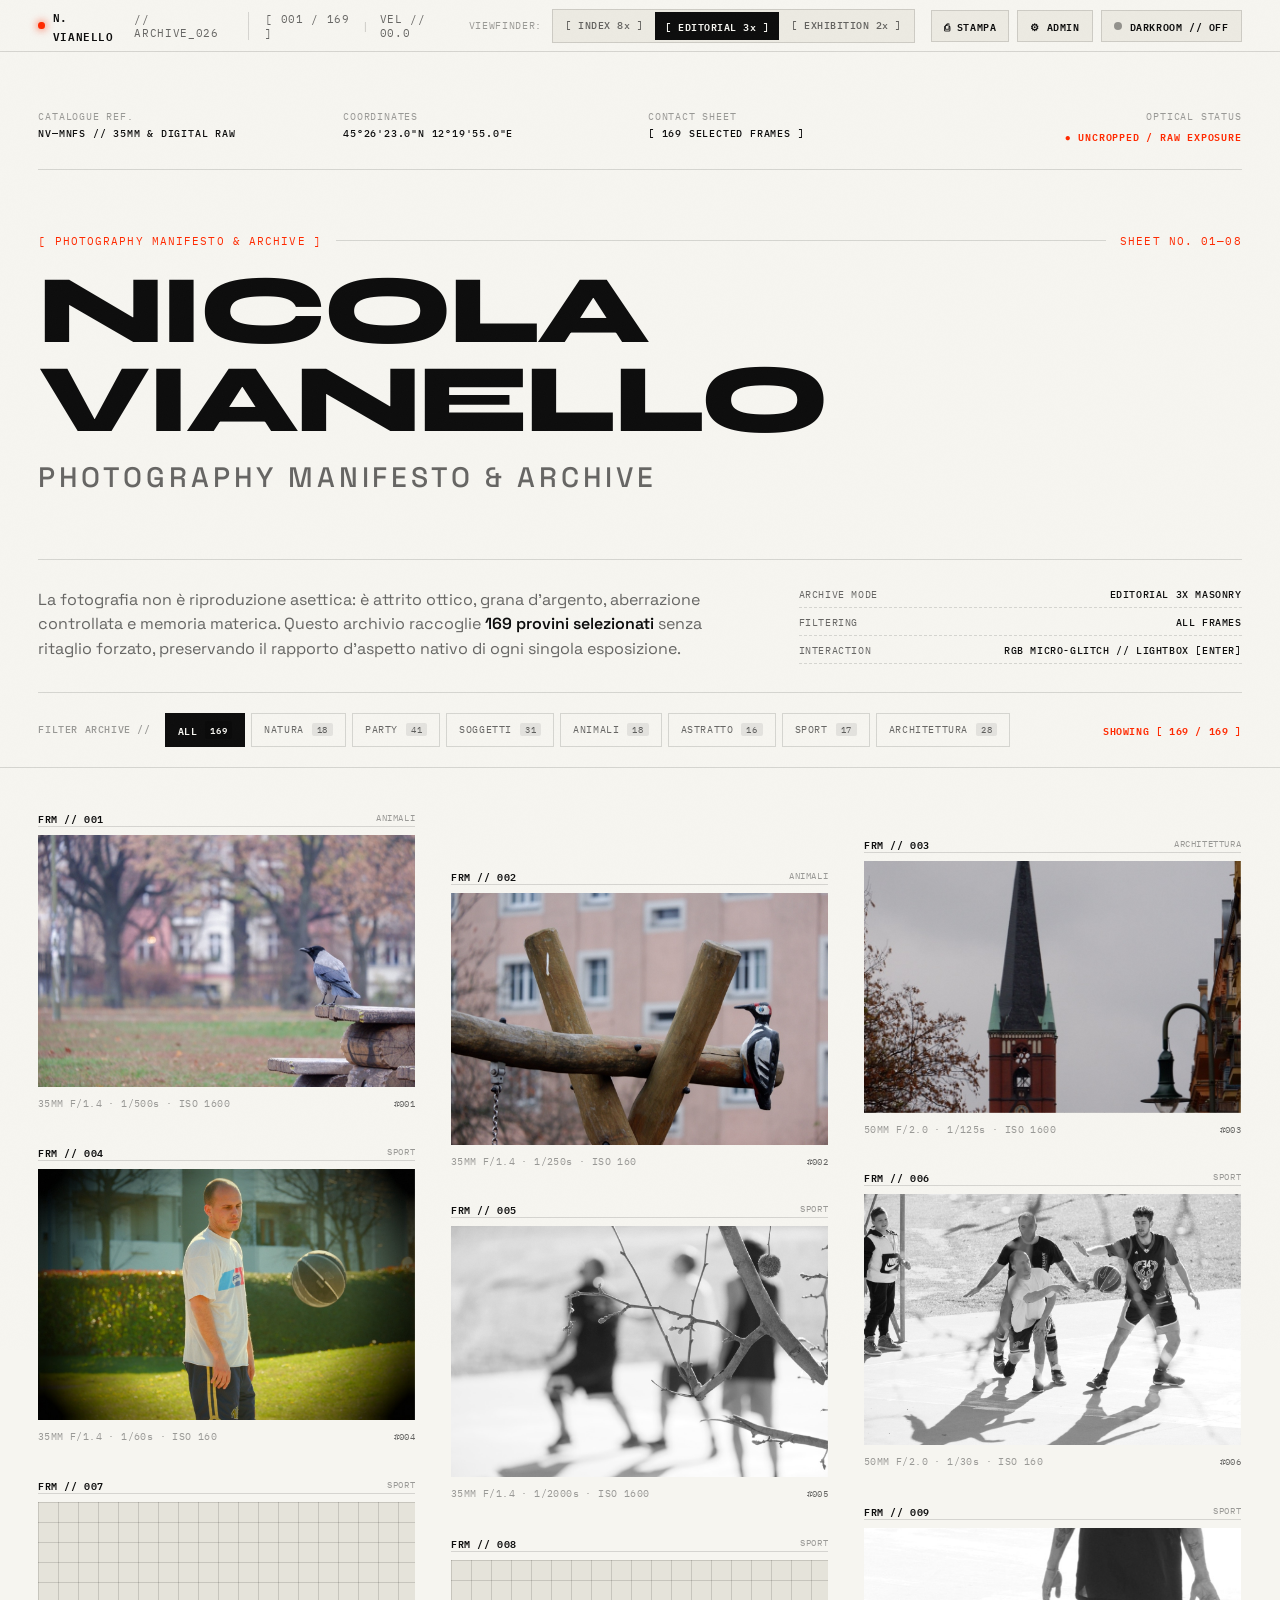
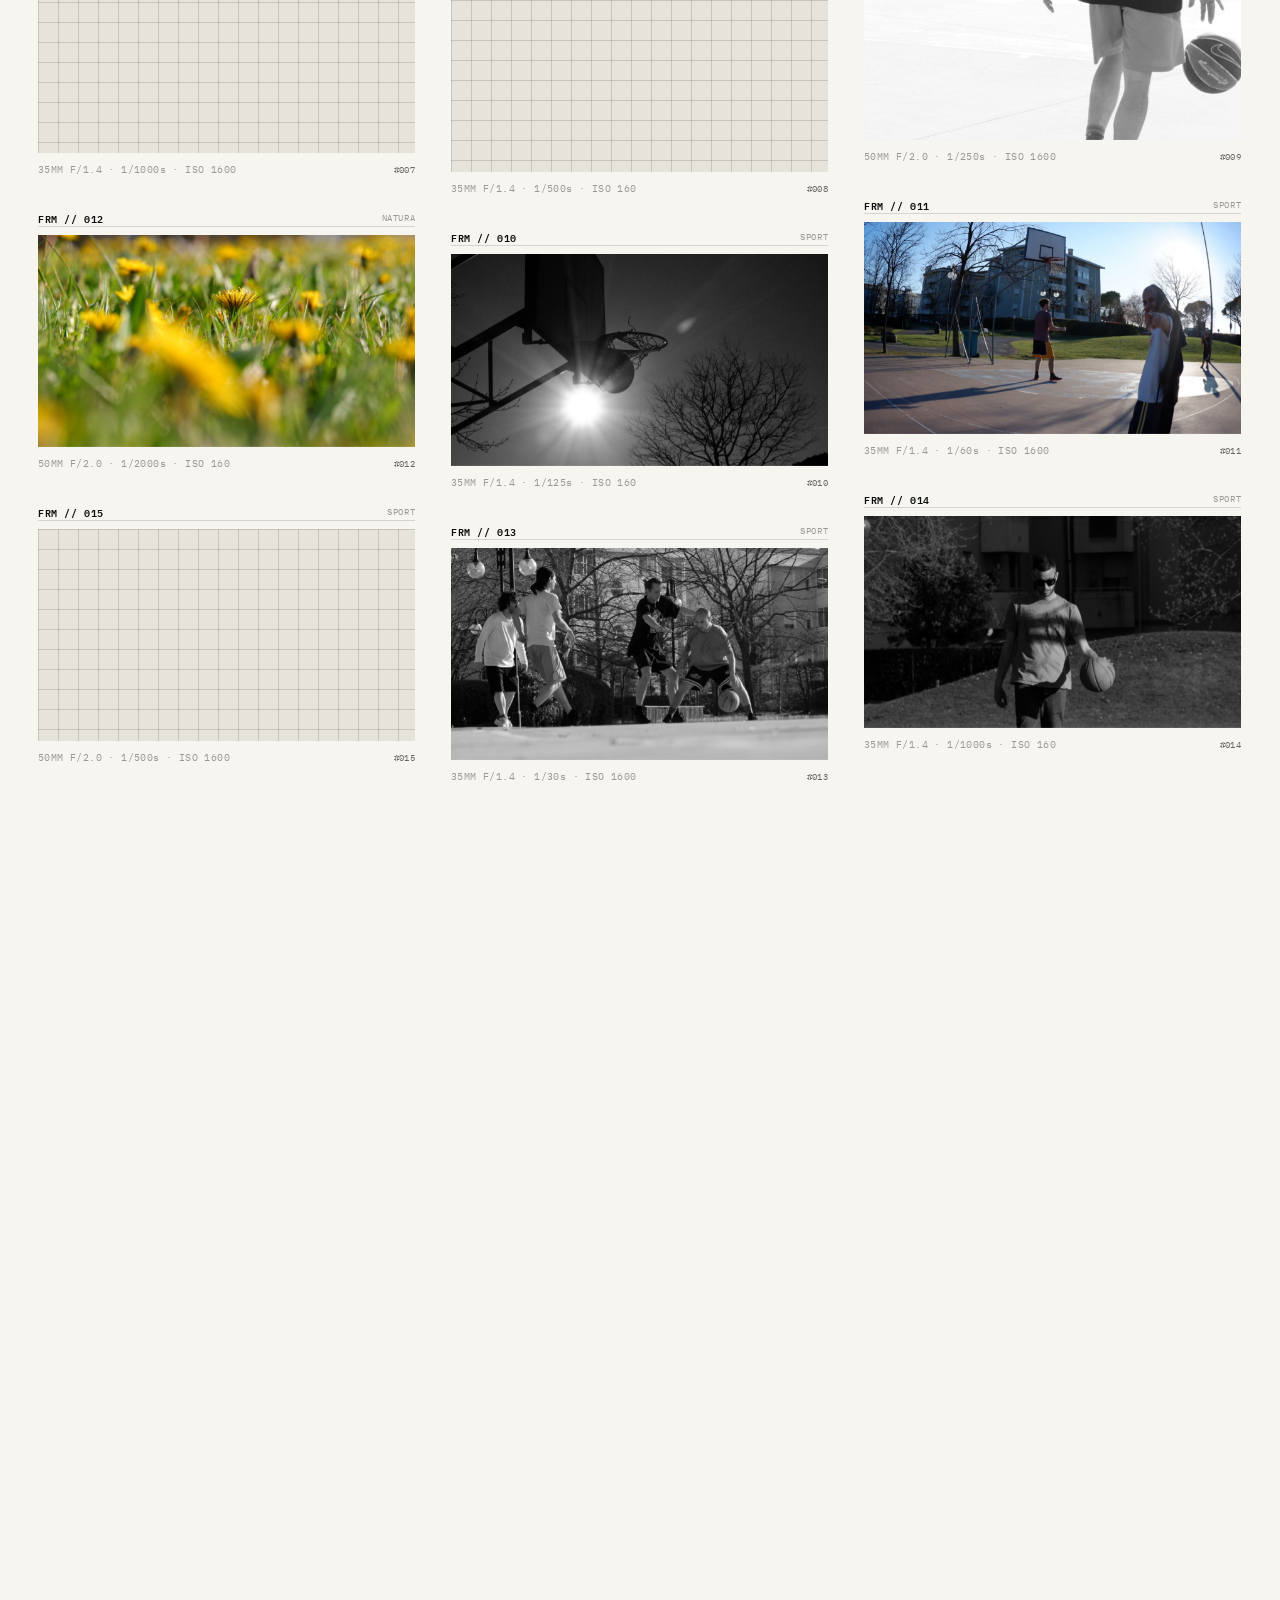
==== commit 94bc11b9: "Optimize mobile, tablet, touch gestures, accessibility, and print views" ====
--- a/index.html
+++ b/index.html
@@ -2,7 +2,8 @@
 <html lang="it" data-theme="gallery">
 <head>
   <meta charset="UTF-8" />
-  <meta name="viewport" content="width=device-width, initial-scale=1.0" />
+  <meta name="viewport" content="width=device-width, initial-scale=1.0, viewport-fit=cover" />
+  <meta name="theme-color" content="#F6F5F0" />
   <title>NICOLA VIANELLO — PHOTOGRAPHY MANIFESTO &amp; ARCHIVE</title>
   <meta name="description" content="Nicola Vianello — Photography Manifesto & Contact-Sheet Archive. Raw, analog, tactile visual archive." />
 
@@ -101,10 +102,13 @@
       </div>
     </nav>
 
-    <!-- DARKROOM / GALLERY MODE SWITCH -->
-    <div class="hud-navbar__right" style="display:flex; align-items:center; gap:10px;">
-      <a href="admin.html" class="darkroom-switch" title="Apri Darkroom Admin CMS" style="text-decoration:none;">
-        <span class="darkroom-switch__text">⚙ ADMIN CMS</span>
+    <!-- DARKROOM / GALLERY MODE SWITCH & PRINT -->
+    <div class="hud-navbar__right">
+      <button type="button" class="darkroom-switch hud-print-btn" id="print-archive-btn" onclick="window.print()" title="Stampa o Salva PDF Foglio di Contatto">
+        <span class="darkroom-switch__text">⎙ STAMPA</span>
+      </button>
+      <a href="admin.html" class="darkroom-switch hud-admin-link" title="Apri Darkroom Admin CMS">
+        <span class="darkroom-switch__text">⚙ ADMIN</span>
       </a>
       <button type="button" class="darkroom-switch" id="darkroom-toggle" aria-pressed="false" title="Commuta tra Gallery Paper e Darkroom Mode">
         <span class="darkroom-switch__indicator"></span>
--- a/style.css
+++ b/style.css
@@ -264,6 +264,12 @@
 .hud-navbar__right {
   display: flex;
   align-items: center;
+  gap: 8px;
+  flex-shrink: 0;
+}
+
+.hud-admin-link {
+  text-decoration: none;
 }
 
 .darkroom-switch {
@@ -1169,9 +1175,12 @@
 }
 
 /* ==========================================================================
-   RESPONSIVE BREAKPOINTS
+   RESPONSIVE BREAKPOINTS (TABLET, SMARTPHONE, TOUCH & PRINT)
    ========================================================================== */
 @media (max-width: 1100px) {
+  .hud-brand__code {
+    display: none;
+  }
   .masonry-stage[data-density="index"] {
     grid-template-columns: repeat(6, minmax(0, 1fr));
   }
@@ -1193,22 +1202,345 @@
   }
 }
 
+/* Tablet & Smartphone (<= 780px) */
 @media (max-width: 780px) {
+  .hud-navbar {
+    height: auto;
+    min-height: var(--hud-height);
+    flex-wrap: wrap;
+    padding: calc(8px + env(safe-area-inset-top, 0px)) max(var(--page-pad), env(safe-area-inset-right, 0px)) 8px max(var(--page-pad), env(safe-area-inset-left, 0px));
+    gap: 8px;
+  }
+
+  .hud-navbar__left {
+    gap: 10px;
+  }
+
   .hud-telemetry,
   .hud-density__label,
   .lightbox__meta-center {
     display: none;
   }
+
+  .hud-density {
+    order: 3;
+    width: 100%;
+    justify-content: space-between;
+  }
+
+  .hud-density__group {
+    width: 100%;
+    display: grid;
+    grid-template-columns: repeat(3, 1fr);
+  }
+
+  .density-btn {
+    text-align: center;
+    padding: 7px 6px;
+    font-size: 9.5px;
+    min-height: 34px;
+  }
+
+  .darkroom-switch {
+    padding: 6px 9px;
+    font-size: 9.5px;
+    min-height: 34px;
+  }
+
+  .manifesto-main {
+    padding-top: calc(96px + env(safe-area-inset-top, 0px));
+  }
+
+  /* Swipeable Filter Bar on Mobile */
+  .filter-bar {
+    flex-direction: column;
+    align-items: stretch;
+    gap: 10px;
+  }
+
+  .filter-bar__buttons {
+    flex-wrap: nowrap;
+    overflow-x: auto;
+    -webkit-overflow-scrolling: touch;
+    scrollbar-width: none;
+    padding-bottom: 4px;
+    scroll-snap-type: x proximity;
+  }
+
+  .filter-bar__buttons::-webkit-scrollbar {
+    display: none;
+  }
+
+  .filter-chip {
+    flex-shrink: 0;
+    scroll-snap-align: start;
+    min-height: 38px;
+    padding: 8px 12px;
+  }
+
   .masonry-stage[data-density="index"] {
     grid-template-columns: repeat(4, minmax(0, 1fr));
+    gap: 8px;
   }
   .masonry-stage[data-density="editorial"] {
     grid-template-columns: repeat(2, minmax(0, 1fr));
+    gap: 16px;
   }
   .masonry-stage[data-density="exhibition"] {
     grid-template-columns: 1fr;
-  }
+    gap: 32px;
+  }
+
+  /* Flatten asymmetric column top offsets slightly on smaller screens */
+  .masonry-stage[data-density="editorial"] .masonry-col:nth-child(2) {
+    margin-top: 20px;
+  }
+
+  .manifesto-footer {
+    padding-bottom: calc(28px + env(safe-area-inset-bottom, 0px));
+  }
+
+  .magnetic-top-btn {
+    width: 100%;
+    padding: 16px 20px;
+  }
+
+  /* Lightbox Mobile Optimization (100dvh + Full Width Image + Floating Nav) */
+  .lightbox {
+    height: 100dvh;
+  }
+
+  .lightbox__header {
+    padding: calc(10px + env(safe-area-inset-top, 0px)) 12px 10px;
+    gap: 8px;
+    flex-wrap: wrap;
+  }
+
+  .lightbox__meta-left {
+    gap: 8px;
+  }
+
+  .lightbox__controls {
+    gap: 6px;
+    margin-left: auto;
+  }
+
+  .lb-btn {
+    padding: 7px 10px;
+    min-height: 36px;
+    font-size: 9.5px;
+  }
+
+  .lightbox__stage {
+    padding: 8px;
+    position: relative;
+  }
+
+  .lightbox__img {
+    max-width: 96vw;
+    max-height: calc(100dvh - 185px);
+  }
+
   .lb-nav {
-    padding: 10px;
-  }
-}
+    position: absolute;
+    bottom: 14px;
+    padding: 10px 14px;
+    min-height: 42px;
+    background: rgba(10, 10, 10, 0.82);
+    backdrop-filter: blur(8px);
+    -webkit-backdrop-filter: blur(8px);
+    border-color: rgba(255, 255, 255, 0.24);
+  }
+
+  .lb-nav--prev {
+    left: 12px;
+  }
+
+  .lb-nav--next {
+    right: 12px;
+  }
+
+  .lightbox__footer {
+    padding-bottom: calc(6px + env(safe-area-inset-bottom, 0px));
+  }
+
+  .filmstrip-track {
+    -webkit-overflow-scrolling: touch;
+    padding: 6px 12px;
+  }
+
+  .filmstrip-thumb {
+    flex: 0 0 56px;
+    height: 42px;
+  }
+}
+
+/* Compact Smartphones (<= 540px) */
+@media (max-width: 540px) {
+  .hud-print-btn,
+  .lightbox__frame-code {
+    display: none;
+  }
+
+  .manifesto-hero__meta-row {
+    grid-template-columns: 1fr 1fr;
+    gap: 10px;
+    font-size: 9px;
+  }
+
+  .manifesto-title__row {
+    font-size: clamp(2.1rem, 11vw, 3rem);
+  }
+
+  .manifesto-title__sub {
+    font-size: 0.85rem;
+    letter-spacing: 0.1em;
+  }
+
+  .footer-bottom-bar {
+    flex-direction: column;
+    align-items: flex-start;
+    gap: 6px;
+  }
+}
+
+/* Landscape Mobile */
+@media (max-height: 500px) and (orientation: landscape) {
+  .lightbox__footer {
+    display: none;
+  }
+  .lightbox__img {
+    max-height: calc(100dvh - 80px);
+  }
+}
+
+/* Touch Devices: disable heavy SVG filter glitch hover & simplify grain */
+@media (hover: none), (pointer: coarse) {
+  .photo-card.is-glitching .photo-card__img {
+    filter: none;
+    transform: none;
+  }
+  .photo-card__media::before,
+  .photo-card__media::after {
+    display: none;
+  }
+}
+
+/* Reduced Motion Accessibility */
+@media (prefers-reduced-motion: reduce) {
+  .film-grain-overlay,
+  .hud-rec-dot {
+    animation: none !important;
+  }
+  *, *::before, *::after {
+    transition-duration: 0.01ms !important;
+  }
+}
+
+/* ==========================================================================
+   PRINT / PDF CONTACT-SHEET STYLESHEET (@media print)
+   ========================================================================== */
+@media print {
+  @page {
+    size: A4 portrait;
+    margin: 14mm 12mm;
+  }
+
+  html,
+  html[data-theme="darkroom"],
+  body {
+    background: #FFFFFF !important;
+    color: #111111 !important;
+    min-height: auto !important;
+    overflow: visible !important;
+    -webkit-print-color-adjust: exact;
+    print-color-adjust: exact;
+  }
+
+  /* Hide non-printable UI overlays */
+  .hud-navbar,
+  .film-grain-overlay,
+  .filter-bar,
+  .lightbox,
+  .magnetic-top-btn,
+  .photo-card__placeholder,
+  .photo-card__media::before,
+  .photo-card__media::after {
+    display: none !important;
+  }
+
+  .manifesto-main {
+    padding-top: 0 !important;
+  }
+
+  .manifesto-hero {
+    padding: 0 0 14px 0 !important;
+    border-bottom: 1.5px solid #111111 !important;
+    break-inside: avoid;
+    page-break-inside: avoid;
+  }
+
+  .manifesto-hero__title-block {
+    padding: 16px 0 !important;
+  }
+
+  .manifesto-title__row {
+    font-size: 28pt !important;
+    color: #111111 !important;
+  }
+
+  .manifesto-title__sub,
+  .editorial-lead,
+  .spec-row,
+  .meta-label {
+    color: #333333 !important;
+  }
+
+  .gallery-section {
+    padding: 16px 0 !important;
+  }
+
+  .masonry-stage,
+  .masonry-stage[data-density="index"],
+  .masonry-stage[data-density="editorial"],
+  .masonry-stage[data-density="exhibition"] {
+    grid-template-columns: repeat(3, 1fr) !important;
+    gap: 14px !important;
+  }
+
+  .masonry-col:nth-child(n) {
+    margin-top: 0 !important;
+    gap: 14px !important;
+  }
+
+  .photo-card {
+    content-visibility: visible !important;
+    break-inside: avoid;
+    page-break-inside: avoid;
+    border: 0.5pt solid #CCCCCC;
+    padding: 4px;
+    background: #FFFFFF !important;
+  }
+
+  .photo-card__img {
+    opacity: 1 !important;
+    filter: none !important;
+    clip-path: none !important;
+    transform: none !important;
+  }
+
+  .photo-card__top-bar,
+  .photo-card__bottom-bar {
+    color: #222222 !important;
+    border-color: #DDDDDD !important;
+  }
+
+  .manifesto-footer {
+    background: #FFFFFF !important;
+    color: #111111 !important;
+    padding: 18px 0 0 !important;
+    border-top: 1.5px solid #111111 !important;
+    break-inside: avoid;
+    page-break-inside: avoid;
+  }
+}
